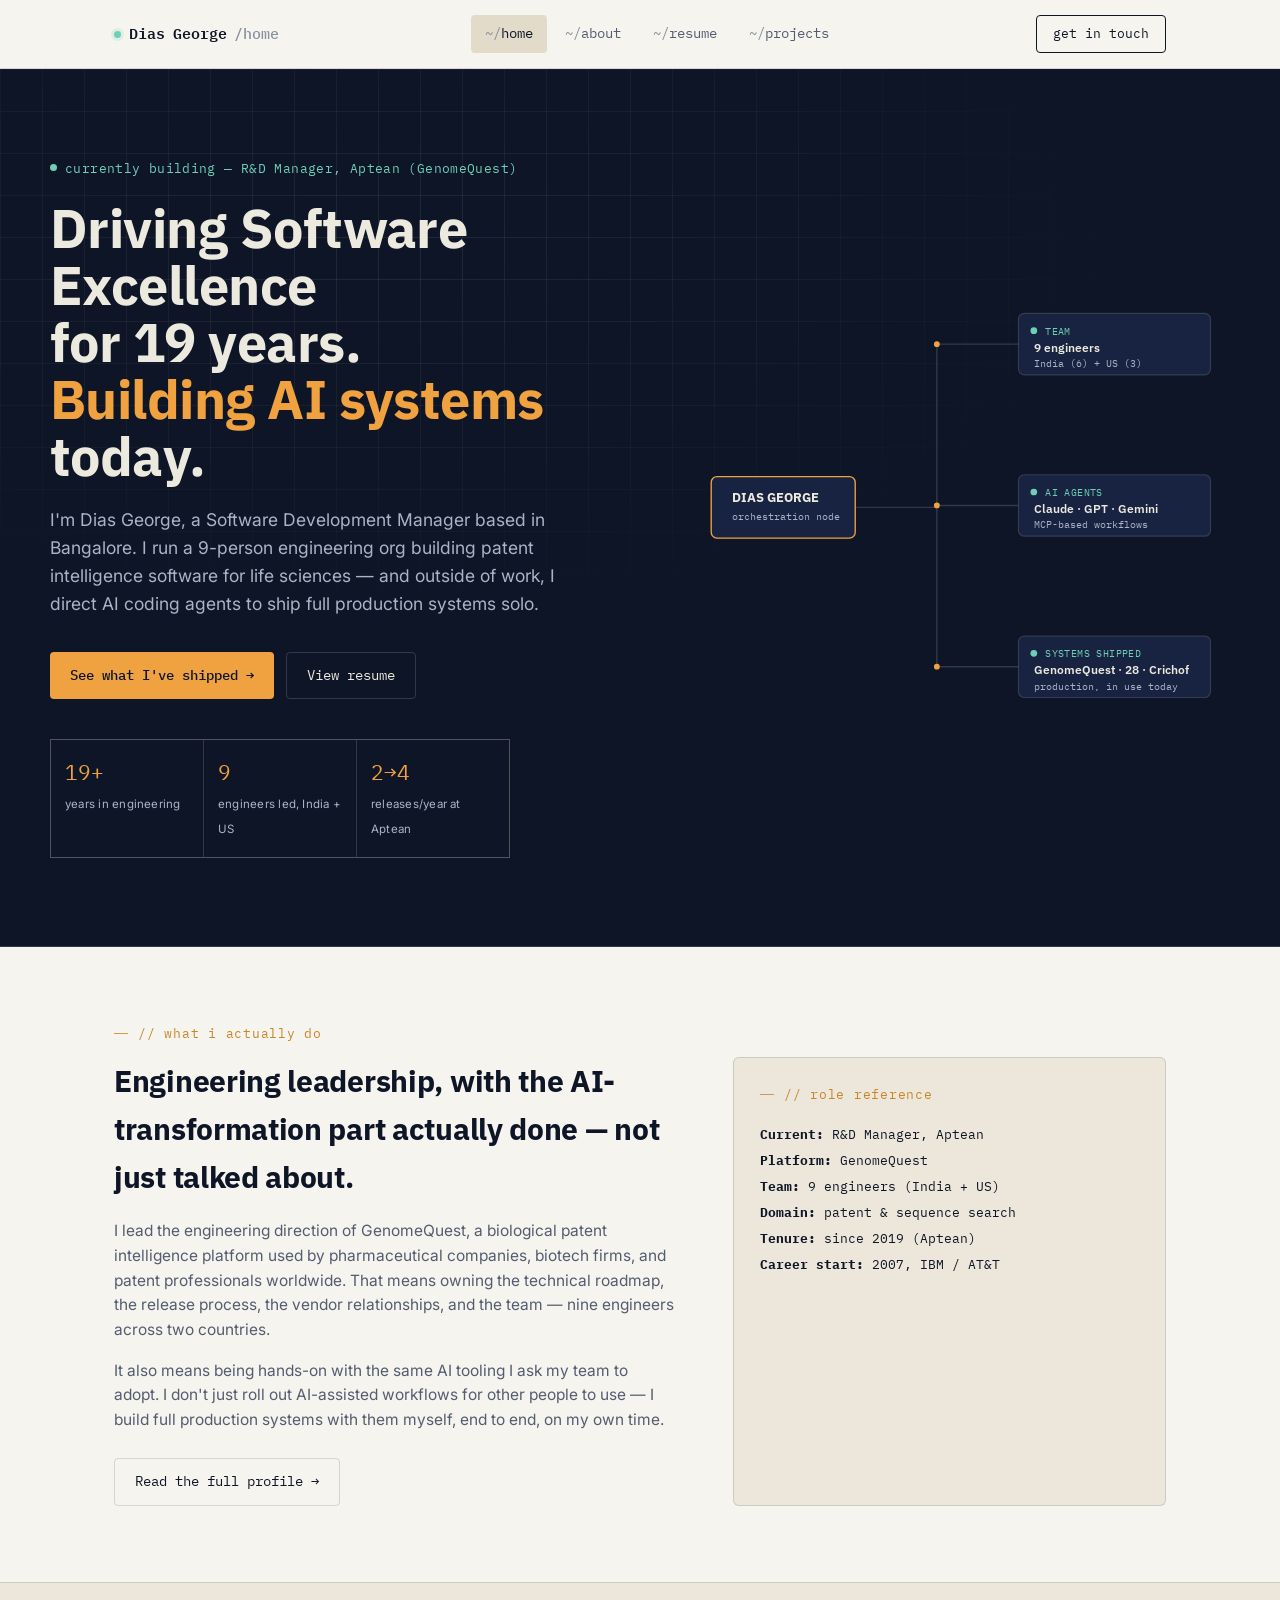
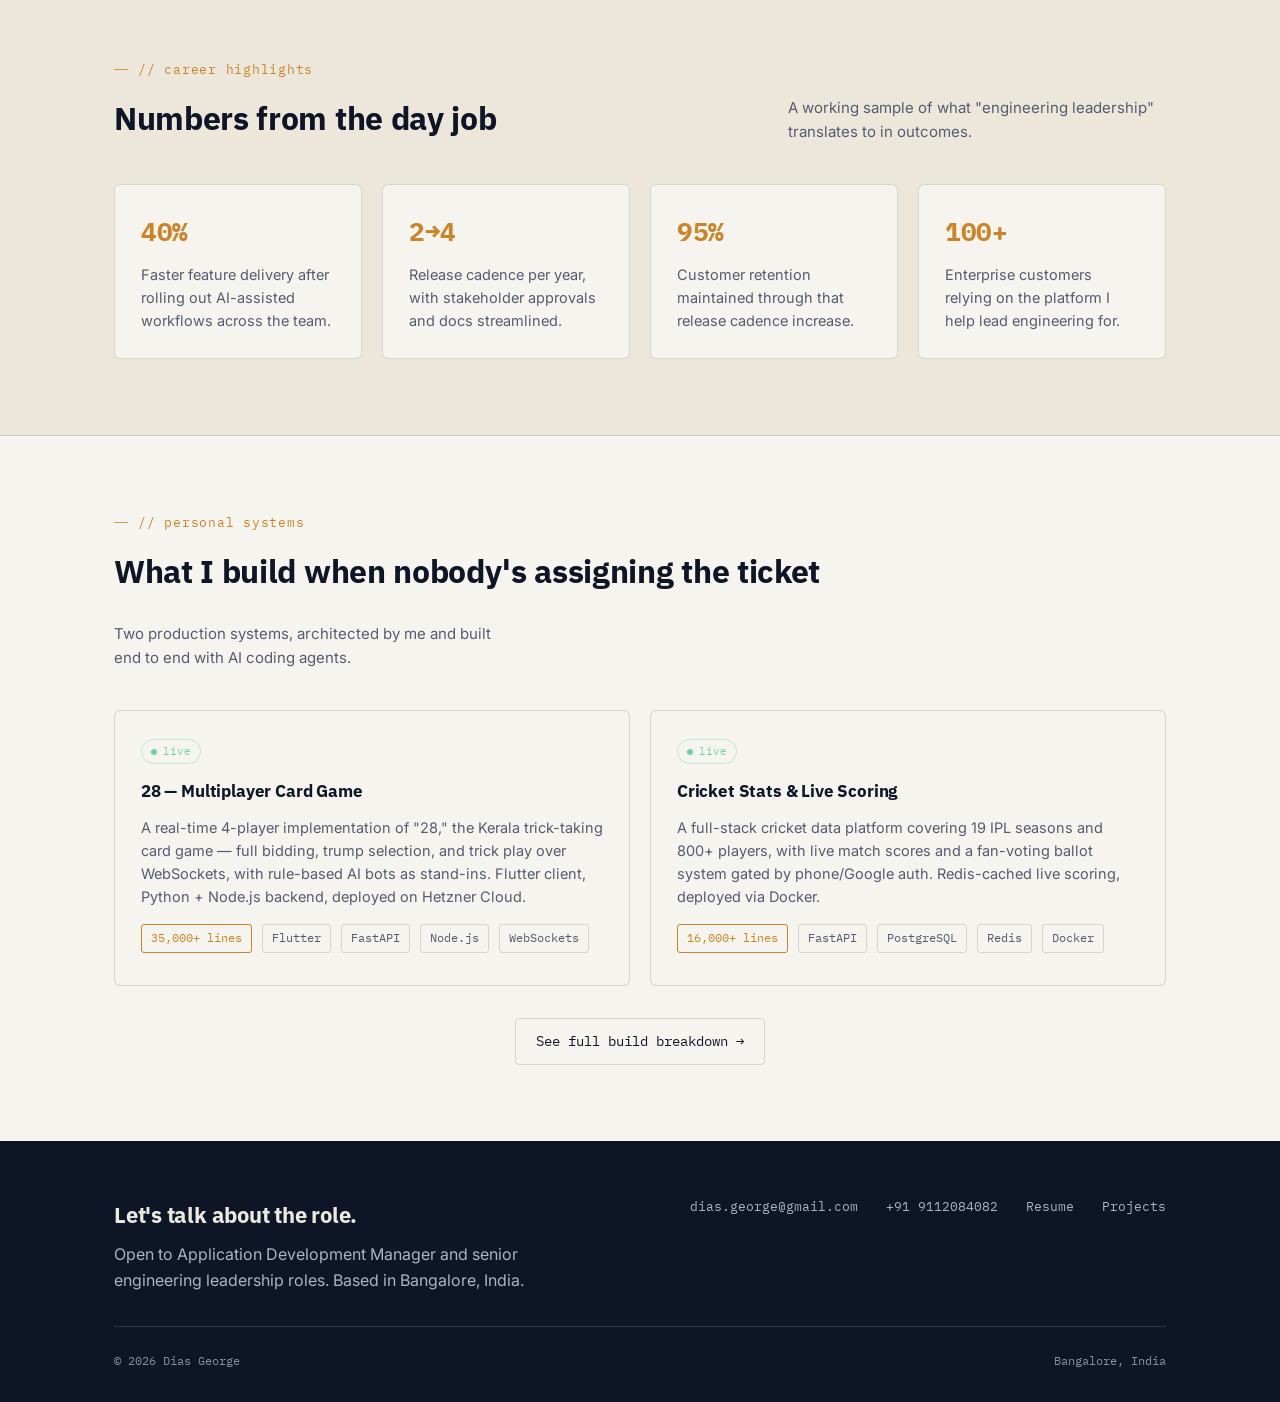
==== index.html @ bfef093a "Initial commit: portfolio site" ====
<!DOCTYPE html>
<html lang="en">
<head>
<meta charset="UTF-8">
<meta name="viewport" content="width=device-width, initial-scale=1.0">
<title>Dias George — Software Development Manager, AI Transformation</title>
<meta name="description" content="Dias George — Software Development Manager with 19+ years leading enterprise engineering teams, now directing AI-assisted development and shipping production systems solo with AI agents.">
<link rel="preconnect" href="https://fonts.googleapis.com">
<link href="https://fonts.googleapis.com/css2?family=IBM+Plex+Sans:wght@400;500;600;700&family=IBM+Plex+Mono:wght@400;500;600&family=Inter:wght@400;500;600&display=swap" rel="stylesheet">
<link rel="stylesheet" href="assets/styles.css">
</head>
<body>

<nav class="site-nav">
  <div class="wrap">
    <a href="index.html" class="brand"><span class="dot"></span><strong>Dias George</strong><span class="path">/home</span></a>
    <div class="nav-links">
      <a href="index.html" class="current"><span class="path-prefix">~/</span>home</a>
      <a href="about.html"><span class="path-prefix">~/</span>about</a>
      <a href="resume.html"><span class="path-prefix">~/</span>resume</a>
      <a href="projects.html"><span class="path-prefix">~/</span>projects</a>
    </div>
    <a href="mailto:dias.george@gmail.com" class="nav-cta">get in touch</a>
    <button class="nav-toggle" aria-label="Toggle navigation" aria-expanded="false">menu</button>
  </div>
</nav>

<header class="hero">
  <div class="wrap hero-inner">
    <div>
      <div class="hero-status"><span class="pulse"></span> currently building — R&amp;D Manager, Aptean (GenomeQuest)</div>
      <h1>Driving Software Excellence<br>for 19 years.<br><span class="accent">Building AI systems</span> today.</h1>
      <p class="lede">I'm Dias George, a Software Development Manager based in Bangalore. I run a 9-person engineering org building patent intelligence software for life sciences — and outside of work, I direct AI coding agents to ship full production systems solo.</p>
      <div class="hero-actions">
        <a href="projects.html" class="btn btn-primary">See what I've shipped →</a>
        <a href="resume.html" class="btn btn-ghost">View resume</a>
      </div>
      <div class="hero-stats">
        <div><span class="num">19+</span><span class="label">years in engineering</span></div>
        <div><span class="num">9</span><span class="label">engineers led, India + US</span></div>
        <div><span class="num">2→4</span><span class="label">releases/year at Aptean</span></div>
      </div>
    </div>

    <div class="schematic" aria-hidden="false" role="img" aria-label="Diagram showing Dias George coordinating an engineering team, AI coding agents, and production systems">
      <svg viewBox="0 0 560 480" xmlns="http://www.w3.org/2000/svg">
        <!-- connectors -->
        <g stroke="var(--line-on-ink)" stroke-width="1.5" fill="none">
          <line x1="170" y1="242" x2="255" y2="242"/>
          <line x1="255" y1="72" x2="255" y2="408"/>
          <line x1="255" y1="72" x2="340" y2="72"/>
          <line x1="255" y1="240" x2="340" y2="240"/>
          <line x1="255" y1="408" x2="340" y2="408"/>
        </g>
        <circle cx="255" cy="72" r="3" fill="var(--signal)"/>
        <circle cx="255" cy="240" r="3" fill="var(--signal)"/>
        <circle cx="255" cy="408" r="3" fill="var(--signal)"/>

        <!-- central node -->
        <rect x="20" y="210" width="150" height="64" rx="6" fill="var(--ink-2)" stroke="var(--signal)" stroke-width="1.4"/>
        <text x="42" y="236" fill="var(--ink-text)" font-family="var(--font-display)" font-weight="700" font-size="14">DIAS GEORGE</text>
        <text x="42" y="255" fill="var(--ink-text-dim)" font-family="var(--font-mono)" font-size="10.5">orchestration node</text>

        <!-- node 1: team -->
        <rect x="340" y="40" width="200" height="64" rx="6" fill="var(--ink-2)" stroke="var(--line-on-ink)" stroke-width="1.2"/>
        <circle cx="356" cy="58" r="3.5" fill="var(--teal)"/>
        <text x="368" y="62" fill="var(--teal)" font-family="var(--font-mono)" font-size="10" letter-spacing="0.04em">TEAM</text>
        <text x="356" y="80" fill="var(--ink-text)" font-family="var(--font-display)" font-weight="600" font-size="13">9 engineers</text>
        <text x="356" y="96" fill="var(--ink-text-dim)" font-family="var(--font-mono)" font-size="10">India (6) + US (3)</text>

        <!-- node 2: AI agents -->
        <rect x="340" y="208" width="200" height="64" rx="6" fill="var(--ink-2)" stroke="var(--line-on-ink)" stroke-width="1.2"/>
        <circle cx="356" cy="226" r="3.5" fill="var(--teal)"/>
        <text x="368" y="230" fill="var(--teal)" font-family="var(--font-mono)" font-size="10" letter-spacing="0.04em">AI AGENTS</text>
        <text x="356" y="248" fill="var(--ink-text)" font-family="var(--font-display)" font-weight="600" font-size="13">Claude · GPT · Gemini</text>
        <text x="356" y="264" fill="var(--ink-text-dim)" font-family="var(--font-mono)" font-size="10">MCP-based workflows</text>

        <!-- node 3: systems -->
        <rect x="340" y="376" width="200" height="64" rx="6" fill="var(--ink-2)" stroke="var(--line-on-ink)" stroke-width="1.2"/>
        <circle cx="356" cy="394" r="3.5" fill="var(--teal)"/>
        <text x="368" y="398" fill="var(--teal)" font-family="var(--font-mono)" font-size="10" letter-spacing="0.04em">SYSTEMS SHIPPED</text>
        <text x="356" y="416" fill="var(--ink-text)" font-family="var(--font-display)" font-weight="600" font-size="13">GenomeQuest · 28 · Crichof</text>
        <text x="356" y="432" fill="var(--ink-text-dim)" font-family="var(--font-mono)" font-size="10">production, in use today</text>
      </svg>
    </div>
  </div>
</header>

<section>
  <div class="wrap">
    <div class="eyebrow">// what i actually do</div>
    <div class="two-col">
      <div>
        <h2 style="font-size: clamp(22px, 2.8vw, 30px); margin-bottom: 18px;">Engineering leadership, with the AI-transformation part actually done — not just talked about.</h2>
        <p style="font-size: 15.5px;">I lead the engineering direction of GenomeQuest, a biological patent intelligence platform used by pharmaceutical companies, biotech firms, and patent professionals worldwide. That means owning the technical roadmap, the release process, the vendor relationships, and the team — nine engineers across two countries.</p>
        <p style="font-size: 15.5px;">It also means being hands-on with the same AI tooling I ask my team to adopt. I don't just roll out AI-assisted workflows for other people to use — I build full production systems with them myself, end to end, on my own time.</p>
        <a href="about.html" class="btn btn-ghost-dark" style="margin-top:10px;">Read the full profile →</a>
      </div>
      <div class="card" style="background: var(--paper-2);">
        <div class="eyebrow" style="margin-bottom:18px;">// role reference</div>
        <p style="font-family: var(--font-mono); font-size: 13px; color: var(--ink); line-height: 2;">
          <strong>Current:</strong> R&amp;D Manager, Aptean<br>
          <strong>Platform:</strong> GenomeQuest<br>
          <strong>Team:</strong> 9 engineers (India + US)<br>
          <strong>Domain:</strong> patent &amp; sequence search<br>
          <strong>Tenure:</strong> since 2019 (Aptean)<br>
          <strong>Career start:</strong> 2007, IBM / AT&amp;T
        </p>
      </div>
    </div>
  </div>
</section>

<section class="section-alt">
  <div class="wrap">
    <div class="section-head">
      <div>
        <div class="eyebrow">// career highlights</div>
        <h2>Numbers from the day job</h2>
      </div>
      <p class="desc">A working sample of what "engineering leadership" translates to in outcomes.</p>
    </div>
    <div class="grid grid-4">
      <div class="card"><h3 style="font-family: var(--font-mono); font-size: 26px; color: var(--signal-dim);">40%</h3><p>Faster feature delivery after rolling out AI-assisted workflows across the team.</p></div>
      <div class="card"><h3 style="font-family: var(--font-mono); font-size: 26px; color: var(--signal-dim);">2→4</h3><p>Release cadence per year, with stakeholder approvals and docs streamlined.</p></div>
      <div class="card"><h3 style="font-family: var(--font-mono); font-size: 26px; color: var(--signal-dim);">95%</h3><p>Customer retention maintained through that release cadence increase.</p></div>
      <div class="card"><h3 style="font-family: var(--font-mono); font-size: 26px; color: var(--signal-dim);">100+</h3><p>Enterprise customers relying on the platform I help lead engineering for.</p></div>
    </div>
  </div>
</section>

<section>
  <div class="wrap">
    <div class="section-head">
      <div>
        <div class="eyebrow">// personal systems</div>
        <h2>What I build when nobody's assigning the ticket</h2>
      </div>
      <p class="desc">Two production systems, architected by me and built end to end with AI coding agents.</p>
    </div>
    <div class="grid grid-2">
      <div class="card">
        <div class="status-pill" style="margin-bottom:14px;"><span class="dot"></span>live</div>
        <h3>28 — Multiplayer Card Game</h3>
        <p>A real-time 4-player implementation of "28," the Kerala trick-taking card game — full bidding, trump selection, and trick play over WebSockets, with rule-based AI bots as stand-ins. Flutter client, Python + Node.js backend, deployed on Hetzner Cloud.</p>
        <div class="tag-row">
          <span class="tag signal">35,000+ lines</span>
          <span class="tag">Flutter</span>
          <span class="tag">FastAPI</span>
          <span class="tag">Node.js</span>
          <span class="tag">WebSockets</span>
        </div>
      </div>
      <div class="card">
        <div class="status-pill" style="margin-bottom:14px;"><span class="dot"></span>live</div>
        <h3>Cricket Stats &amp; Live Scoring</h3>
        <p>A full-stack cricket data platform covering 19 IPL seasons and 800+ players, with live match scores and a fan-voting ballot system gated by phone/Google auth. Redis-cached live scoring, deployed via Docker.</p>
        <div class="tag-row">
          <span class="tag signal">16,000+ lines</span>
          <span class="tag">FastAPI</span>
          <span class="tag">PostgreSQL</span>
          <span class="tag">Redis</span>
          <span class="tag">Docker</span>
        </div>
      </div>
    </div>
    <div style="margin-top: 32px; text-align: center;">
      <a href="projects.html" class="btn btn-ghost-dark">See full build breakdown →</a>
    </div>
  </div>
</section>

<footer class="site-footer">
  <div class="wrap">
    <div class="footer-top">
      <div>
        <h3>Let's talk about the role.</h3>
        <p style="color: var(--ink-text-dim); max-width: 46ch;">Open to Application Development Manager and senior engineering leadership roles. Based in Bangalore, India.</p>
      </div>
      <div class="footer-links">
        <a href="mailto:dias.george@gmail.com">dias.george@gmail.com</a>
        <a href="tel:+919112084082">+91 9112084082</a>
        <a href="resume.html">Resume</a>
        <a href="projects.html">Projects</a>
      </div>
    </div>
    <div class="footer-bottom">
      <span>© 2026 Dias George</span>
      <span>Bangalore, India</span>
    </div>
  </div>
</footer>

<script src="assets/main.js"></script>
</body>
</html>
---- assets/styles.css ----
/* ============================================================
   DIAS GEORGE — Portfolio Design System
   Concept: engineering schematic / systems architecture.
   Palette: deep ink navy + warm paper + amber annotation signal.
   Type: IBM Plex Sans (display) / Inter (body) / IBM Plex Mono (data)
   ============================================================ */

:root {
  --ink: #0E1526;
  --ink-2: #182241;
  --ink-3: #232f57;
  --paper: #F6F4EE;
  --paper-2: #ECE7DA;
  --paper-3: #E2DBC9;
  --signal: #EFA23F;
  --signal-dim: #C98527;
  --teal: #6FCFB6;
  --ink-text: #ECE9DE;
  --ink-text-dim: #ABB3C6;
  --slate: #545C70;
  --slate-dim: #8890A0;
  --line-on-paper: rgba(14, 21, 38, 0.14);
  --line-on-paper-soft: rgba(14, 21, 38, 0.08);
  --line-on-ink: rgba(236, 233, 222, 0.16);
  --line-on-ink-soft: rgba(236, 233, 222, 0.09);

  --font-display: "IBM Plex Sans", "Segoe UI", Arial, sans-serif;
  --font-body: "Inter", "Segoe UI", Arial, sans-serif;
  --font-mono: "IBM Plex Mono", "SFMono-Regular", Consolas, monospace;

  --max-w: 1180px;
  --gutter: clamp(20px, 5vw, 64px);
}

*, *::before, *::after { box-sizing: border-box; }
html { scroll-behavior: smooth; }
@media (prefers-reduced-motion: reduce) {
  html { scroll-behavior: auto; }
  *, *::before, *::after { animation-duration: 0.001ms !important; animation-iteration-count: 1 !important; transition-duration: 0.001ms !important; scroll-behavior: auto !important; }
}

body {
  margin: 0;
  background: var(--paper);
  color: var(--ink);
  font-family: var(--font-body);
  font-size: 16px;
  line-height: 1.6;
  -webkit-font-smoothing: antialiased;
}

img { max-width: 100%; display: block; }
a { color: inherit; text-decoration: none; }

:focus-visible {
  outline: 2px solid var(--signal);
  outline-offset: 3px;
}

h1, h2, h3, h4 {
  font-family: var(--font-display);
  font-weight: 700;
  letter-spacing: -0.01em;
  margin: 0;
  color: var(--ink);
}

.on-ink h1, .on-ink h2, .on-ink h3, .on-ink h4, .on-ink p, .on-ink span, .on-ink li { color: var(--ink-text); }

p { margin: 0 0 1em; color: var(--slate); }
p:last-child { margin-bottom: 0; }

.wrap {
  max-width: var(--max-w);
  margin: 0 auto;
  padding: 0 var(--gutter);
}

.mono { font-family: var(--font-mono); }

.eyebrow {
  font-family: var(--font-mono);
  font-size: 12.5px;
  letter-spacing: 0.06em;
  color: var(--signal-dim);
  display: flex;
  align-items: center;
  gap: 10px;
  margin-bottom: 14px;
  text-transform: lowercase;
}
.on-ink .eyebrow { color: var(--signal); }
.eyebrow::before { content: ""; width: 14px; height: 1px; background: currentColor; opacity: 0.8; }

/* ---------------- NAV ---------------- */
.site-nav {
  position: sticky;
  top: 0;
  z-index: 50;
  background: rgba(246, 244, 238, 0.88);
  backdrop-filter: blur(10px);
  border-bottom: 1px solid var(--line-on-paper);
}
.site-nav .wrap {
  display: flex;
  align-items: center;
  justify-content: space-between;
  height: 68px;
}
.brand {
  font-family: var(--font-mono);
  font-size: 15px;
  font-weight: 500;
  letter-spacing: -0.01em;
  display: flex;
  align-items: center;
  gap: 8px;
}
.brand .dot { width: 7px; height: 7px; border-radius: 50%; background: var(--teal); box-shadow: 0 0 0 3px rgba(111,207,182,0.18); }
.brand strong { font-weight: 600; }
.brand span.path { color: var(--slate-dim); }

.nav-links {
  display: flex;
  gap: 4px;
  font-family: var(--font-mono);
  font-size: 13.5px;
}
.nav-links a {
  padding: 8px 14px;
  border-radius: 4px;
  color: var(--slate);
  transition: color 0.15s ease, background 0.15s ease;
}
.nav-links a:hover { color: var(--ink); background: var(--paper-2); }
.nav-links a.current { color: var(--ink); background: var(--paper-3); }
.nav-links a .path-prefix { color: var(--slate-dim); }

.nav-cta {
  font-family: var(--font-mono);
  font-size: 13px;
  border: 1px solid var(--ink);
  padding: 8px 16px;
  border-radius: 4px;
  transition: background 0.15s ease, color 0.15s ease;
  white-space: nowrap;
}
.nav-cta:hover { background: var(--ink); color: var(--paper); }

.nav-toggle {
  display: none;
  font-family: var(--font-mono);
  font-size: 13px;
  border: 1px solid var(--line-on-paper);
  border-radius: 4px;
  background: none;
  padding: 8px 12px;
  cursor: pointer;
  color: var(--ink);
}

@media (max-width: 860px) {
  .nav-links, .nav-cta { display: none; }
  .nav-toggle { display: inline-block; }
  .site-nav.open .nav-links {
    display: flex;
    flex-direction: column;
    position: absolute;
    top: 68px; left: 0; right: 0;
    background: var(--paper);
    border-bottom: 1px solid var(--line-on-paper);
    padding: 10px var(--gutter) 18px;
    gap: 2px;
  }
  .site-nav.open .nav-links a { padding: 12px 10px; }
  .site-nav.open .nav-cta {
    display: block;
    margin: 0 var(--gutter) 16px;
    text-align: center;
  }
}

/* ---------------- HERO ---------------- */
.hero {
  background: var(--ink);
  color: var(--ink-text);
  position: relative;
  overflow: hidden;
  border-bottom: 1px solid var(--line-on-ink);
}
.hero::before {
  content: "";
  position: absolute;
  inset: 0;
  background-image:
    linear-gradient(var(--line-on-ink-soft) 1px, transparent 1px),
    linear-gradient(90deg, var(--line-on-ink-soft) 1px, transparent 1px);
  background-size: 42px 42px;
  mask-image: radial-gradient(ellipse 80% 60% at 30% 20%, black 0%, transparent 75%);
  pointer-events: none;
}
.hero-inner {
  position: relative;
  padding: 84px 0 88px;
  display: grid;
  grid-template-columns: 1.05fr 0.95fr;
  gap: 48px;
  align-items: center;
}
@media (max-width: 980px) {
  .hero-inner { grid-template-columns: 1fr; padding: 56px 0 48px; gap: 44px; }
}

.hero-status {
  font-family: var(--font-mono);
  font-size: 12.5px;
  color: var(--teal);
  display: inline-flex;
  align-items: center;
  gap: 8px;
  margin-bottom: 22px;
  letter-spacing: 0.03em;
}
.hero-status .pulse {
  width: 7px; height: 7px; border-radius: 50%;
  background: var(--teal);
  box-shadow: 0 0 0 0 rgba(111,207,182, 0.6);
  animation: pulse 2.4s ease-out infinite;
}
@keyframes pulse {
  0% { box-shadow: 0 0 0 0 rgba(111,207,182, 0.45); }
  70% { box-shadow: 0 0 0 9px rgba(111,207,182, 0); }
  100% { box-shadow: 0 0 0 0 rgba(111,207,182, 0); }
}

.hero h1 {
  font-size: clamp(34px, 4.6vw, 54px);
  line-height: 1.06;
  margin-bottom: 20px;
  color: var(--ink-text);
}
.hero h1 .accent { color: var(--signal); }

.hero .lede {
  font-size: 17.5px;
  color: var(--ink-text-dim);
  max-width: 46ch;
  margin-bottom: 34px;
}

.hero-actions { display: flex; gap: 12px; flex-wrap: wrap; margin-bottom: 40px; }

.btn {
  font-family: var(--font-mono);
  font-size: 13.5px;
  padding: 12px 20px;
  border-radius: 4px;
  display: inline-flex;
  align-items: center;
  gap: 8px;
  transition: transform 0.15s ease, background 0.15s ease, color 0.15s ease, border-color 0.15s ease;
}
.btn-primary { background: var(--signal); color: var(--ink); font-weight: 500; }
.btn-primary:hover { background: #ffb85c; transform: translateY(-1px); }
.btn-ghost { border: 1px solid var(--line-on-ink); color: var(--ink-text); }
.btn-ghost:hover { border-color: var(--teal); color: var(--teal); }
.btn-ghost-dark { border: 1px solid var(--line-on-paper); color: var(--ink); }
.btn-ghost-dark:hover { border-color: var(--ink); }

.hero-stats {
  display: grid;
  grid-template-columns: repeat(3, 1fr);
  gap: 1px;
  background: var(--line-on-ink);
  border: 1px solid var(--line-on-ink);
  max-width: 460px;
}
.hero-stats div { background: var(--ink); padding: 16px 14px; }
.hero-stats .num { font-family: var(--font-mono); font-size: 21px; color: var(--signal); display: block; }
.hero-stats .label { font-size: 11.5px; color: var(--ink-text-dim); letter-spacing: 0.02em; }

/* ---- schematic diagram ---- */
.schematic { position: relative; }
.schematic svg { width: 100%; height: auto; display: block; }
.schem-node-label {
  font-family: var(--font-mono);
  font-size: 10.5px;
}

/* ---------------- SECTIONS ---------------- */
section { padding: 76px 0; }
section.tight { padding: 56px 0; }
.section-on-ink { background: var(--ink); color: var(--ink-text); border-bottom: 1px solid var(--line-on-ink); }
.section-alt { background: var(--paper-2); border-top: 1px solid var(--line-on-paper); border-bottom: 1px solid var(--line-on-paper); }

.section-head {
  display: flex;
  justify-content: space-between;
  align-items: flex-end;
  gap: 24px;
  margin-bottom: 40px;
  flex-wrap: wrap;
}
.section-head h2 { font-size: clamp(24px, 3vw, 32px); }
.section-head .desc { max-width: 42ch; font-size: 15px; }

/* ---------------- GRID / CARDS ---------------- */
.grid { display: grid; gap: 20px; }
.grid-2 { grid-template-columns: repeat(2, 1fr); }
.grid-3 { grid-template-columns: repeat(3, 1fr); }
.grid-4 { grid-template-columns: repeat(4, 1fr); }
@media (max-width: 900px) { .grid-3, .grid-4 { grid-template-columns: repeat(2, 1fr); } }
@media (max-width: 620px) { .grid-2, .grid-3, .grid-4 { grid-template-columns: 1fr; } }

.card {
  border: 1px solid var(--line-on-paper);
  background: var(--paper);
  padding: 26px;
  border-radius: 6px;
  transition: border-color 0.15s ease, transform 0.15s ease;
}
.card:hover { border-color: var(--ink); }
.card h3 { font-size: 17px; margin-bottom: 10px; }
.card p { font-size: 14.5px; }
.card .tag-row { margin-top: 16px; }

.tag {
  display: inline-block;
  font-family: var(--font-mono);
  font-size: 11.5px;
  padding: 4px 9px;
  border: 1px solid var(--line-on-paper);
  border-radius: 3px;
  color: var(--slate);
  margin: 0 6px 6px 0;
}
.on-ink .tag { border-color: var(--line-on-ink); color: var(--ink-text-dim); }
.tag.signal { border-color: var(--signal-dim); color: var(--signal-dim); }
.on-ink .tag.signal { border-color: var(--signal); color: var(--signal); }

/* ---------------- TIMELINE (resume) ---------------- */
.timeline { position: relative; }
.tl-entry {
  position: relative;
  padding: 0 0 44px 30px;
  border-left: 1px solid var(--line-on-paper);
}
.tl-entry:last-child { border-color: transparent; padding-bottom: 0; }
.tl-entry::before {
  content: "";
  position: absolute;
  left: -5px; top: 4px;
  width: 9px; height: 9px;
  border-radius: 50%;
  background: var(--paper);
  border: 2px solid var(--signal);
}
.tl-head {
  display: flex;
  justify-content: space-between;
  align-items: baseline;
  gap: 16px;
  flex-wrap: wrap;
  margin-bottom: 4px;
}
.tl-role { font-family: var(--font-display); font-weight: 700; font-size: 18px; }
.tl-dates { font-family: var(--font-mono); font-size: 12.5px; color: var(--slate-dim); white-space: nowrap; }
.tl-company { font-family: var(--font-mono); font-size: 13px; color: var(--signal-dim); margin-bottom: 12px; }
.tl-summary { font-size: 14.5px; margin-bottom: 14px; }
.tl-list { margin: 0; padding-left: 18px; font-size: 14px; color: var(--slate); }
.tl-list li { margin-bottom: 6px; }
.tl-tech { font-family: var(--font-mono); font-size: 12px; color: var(--slate-dim); margin-top: 14px; }
.tl-tech strong { color: var(--slate); font-weight: 500; }

details.tl-more { margin-top: 12px; }
details.tl-more summary {
  font-family: var(--font-mono);
  font-size: 12.5px;
  cursor: pointer;
  color: var(--signal-dim);
  list-style: none;
}
details.tl-more summary::-webkit-details-marker { display: none; }
details.tl-more summary::before { content: "+ "; }
details.tl-more[open] summary::before { content: "– "; }
details.tl-more[open] summary { margin-bottom: 12px; }

/* ---------------- FOOTER ---------------- */
footer.site-footer {
  background: var(--ink);
  color: var(--ink-text-dim);
  padding: 56px 0 32px;
}
.footer-top {
  display: flex;
  justify-content: space-between;
  gap: 40px;
  flex-wrap: wrap;
  padding-bottom: 32px;
  border-bottom: 1px solid var(--line-on-ink);
  margin-bottom: 24px;
}
.footer-top h3 { color: var(--ink-text); font-size: 22px; margin-bottom: 10px; }
.footer-links { display: flex; gap: 28px; flex-wrap: wrap; font-family: var(--font-mono); font-size: 13px; }
.footer-links a { color: var(--ink-text-dim); }
.footer-links a:hover { color: var(--signal); }
.footer-bottom {
  display: flex;
  justify-content: space-between;
  font-family: var(--font-mono);
  font-size: 12px;
  color: var(--slate-dim);
  flex-wrap: wrap;
  gap: 10px;
}

/* ---------------- PAGE HEADER (non-home pages) ---------------- */
.page-header {
  background: var(--ink);
  color: var(--ink-text);
  padding: 56px 0 48px;
  border-bottom: 1px solid var(--line-on-ink);
}
.page-header h1 { font-size: clamp(30px, 4vw, 42px); margin-bottom: 12px; }
.page-header p { color: var(--ink-text-dim); max-width: 56ch; font-size: 16px; }

/* ---------------- MISC ---------------- */
.divider { height: 1px; background: var(--line-on-paper); border: 0; margin: 48px 0; }
.on-ink .divider { background: var(--line-on-ink); }

.two-col { display: grid; grid-template-columns: 1.3fr 1fr; gap: 56px; }
@media (max-width: 900px) { .two-col { grid-template-columns: 1fr; gap: 36px; } }

.competency-group { margin-bottom: 26px; }
.competency-group h4 {
  font-family: var(--font-mono);
  font-size: 12.5px;
  color: var(--signal-dim);
  text-transform: lowercase;
  letter-spacing: 0.04em;
  margin-bottom: 10px;
}
.competency-group .items { font-size: 14px; color: var(--slate); line-height: 1.8; }

.reveal {
  opacity: 0;
  transform: translateY(14px);
  transition: opacity 0.5s ease, transform 0.5s ease;
}
.reveal.in { opacity: 1; transform: translateY(0); }

.project-hero {
  display: grid;
  grid-template-columns: 1fr 1fr;
  gap: 40px;
  align-items: start;
  padding: 44px 0;
  border-bottom: 1px solid var(--line-on-paper);
}
.project-hero:last-child { border-bottom: none; }
@media (max-width: 900px) { .project-hero { grid-template-columns: 1fr; } }
.project-hero .meta-row {
  display: flex;
  gap: 16px;
  align-items: center;
  font-family: var(--font-mono);
  font-size: 12.5px;
  color: var(--slate-dim);
  margin-bottom: 14px;
}
.status-pill {
  display: inline-flex;
  align-items: center;
  gap: 6px;
  font-family: var(--font-mono);
  font-size: 11px;
  color: var(--teal);
  border: 1px solid rgba(111,207,182,0.4);
  padding: 3px 9px;
  border-radius: 999px;
}
.status-pill .dot { width: 6px; height: 6px; border-radius: 50%; background: var(--teal); }
.project-hero h3 { font-size: 24px; margin-bottom: 14px; }
.project-hero .stack-block { font-family: var(--font-mono); font-size: 12.5px; color: var(--slate); background: var(--paper-2); border: 1px solid var(--line-on-paper); border-radius: 6px; padding: 16px 18px; line-height: 1.9; }
.project-hero .stack-block strong { color: var(--ink); font-weight: 600; }
.project-hero ul.feature-list { margin: 18px 0 0; padding-left: 18px; font-size: 14px; color: var(--slate); }
.project-hero ul.feature-list li { margin-bottom: 8px; }
.project-actions { display: flex; gap: 10px; margin-top: 20px; flex-wrap: wrap; }

.project-preview {
  border: 1px solid var(--line-on-paper);
  border-radius: 8px;
  overflow: hidden;
  margin-bottom: 18px;
  background: var(--paper-2);
}
.project-preview img { display: block; width: 100%; height: auto; }
.project-preview-bar {
  display: flex;
  align-items: center;
  gap: 6px;
  padding: 8px 10px;
  border-bottom: 1px solid var(--line-on-paper);
  background: var(--paper-2);
}
.project-preview-bar span { width: 9px; height: 9px; border-radius: 50%; background: var(--line-on-paper); }
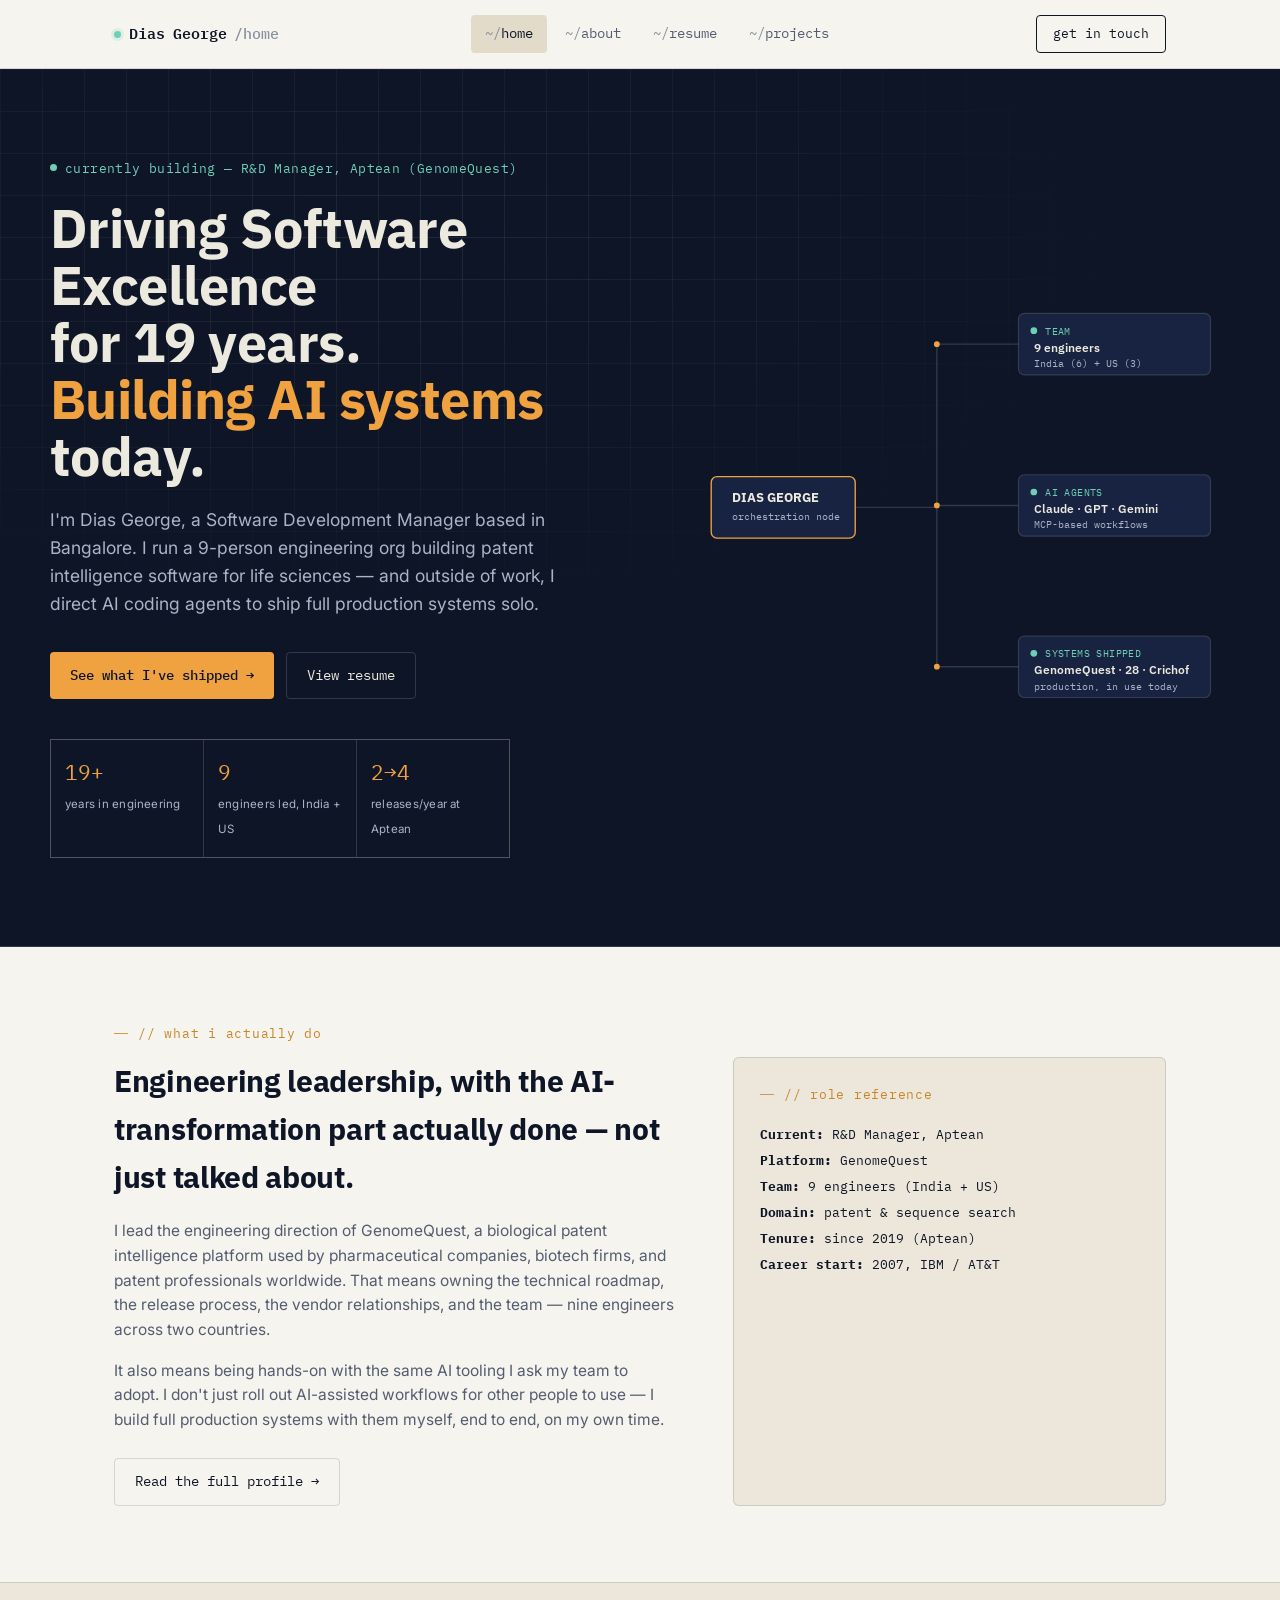
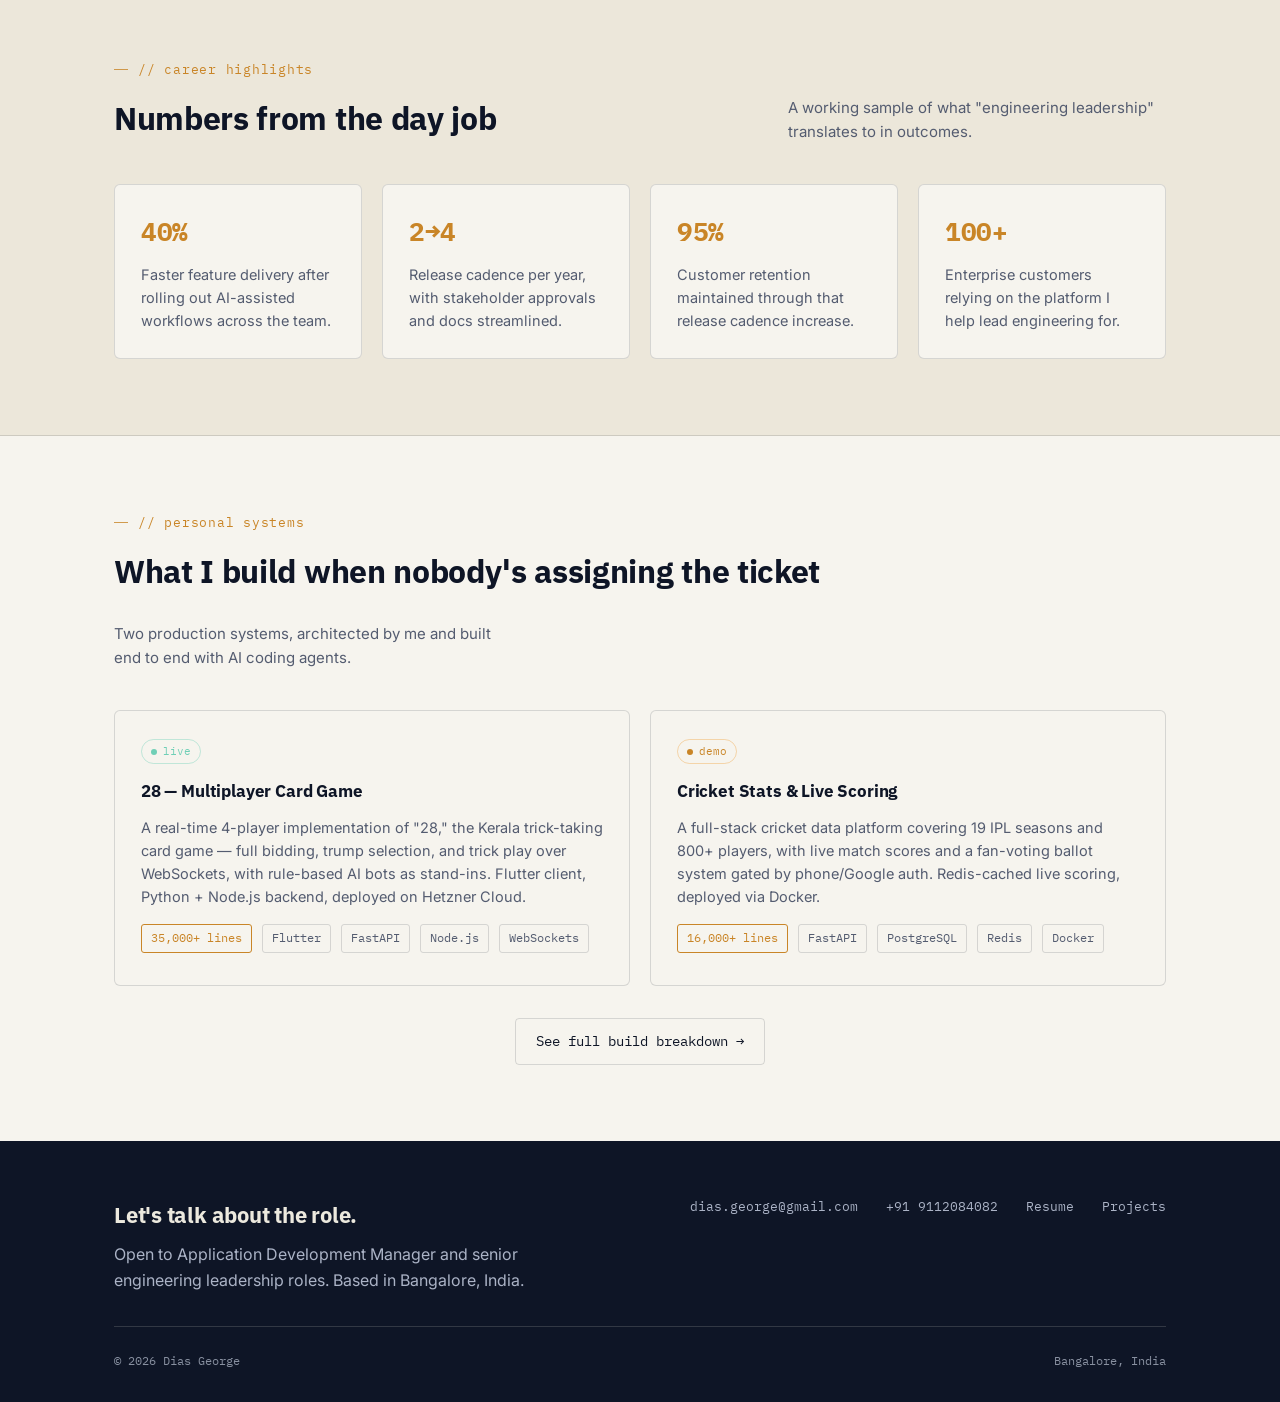
==== commit fb3dce79: "Fix crichof demo links and status pills to accurately reflect demo vs live" ====
--- a/index.html
+++ b/index.html
@@ -152,7 +152,7 @@
         </div>
       </div>
       <div class="card">
-        <div class="status-pill" style="margin-bottom:14px;"><span class="dot"></span>live</div>
+        <div class="status-pill demo" style="margin-bottom:14px;"><span class="dot"></span>demo</div>
         <h3>Cricket Stats &amp; Live Scoring</h3>
         <p>A full-stack cricket data platform covering 19 IPL seasons and 800+ players, with live match scores and a fan-voting ballot system gated by phone/Google auth. Redis-cached live scoring, deployed via Docker.</p>
         <div class="tag-row">
--- a/assets/styles.css
+++ b/assets/styles.css
@@ -480,6 +480,8 @@
   border-radius: 999px;
 }
 .status-pill .dot { width: 6px; height: 6px; border-radius: 50%; background: var(--teal); }
+.status-pill.demo { color: var(--signal-dim); border-color: rgba(239,162,63,0.4); }
+.status-pill.demo .dot { background: var(--signal-dim); }
 .project-hero h3 { font-size: 24px; margin-bottom: 14px; }
 .project-hero .stack-block { font-family: var(--font-mono); font-size: 12.5px; color: var(--slate); background: var(--paper-2); border: 1px solid var(--line-on-paper); border-radius: 6px; padding: 16px 18px; line-height: 1.9; }
 .project-hero .stack-block strong { color: var(--ink); font-weight: 600; }
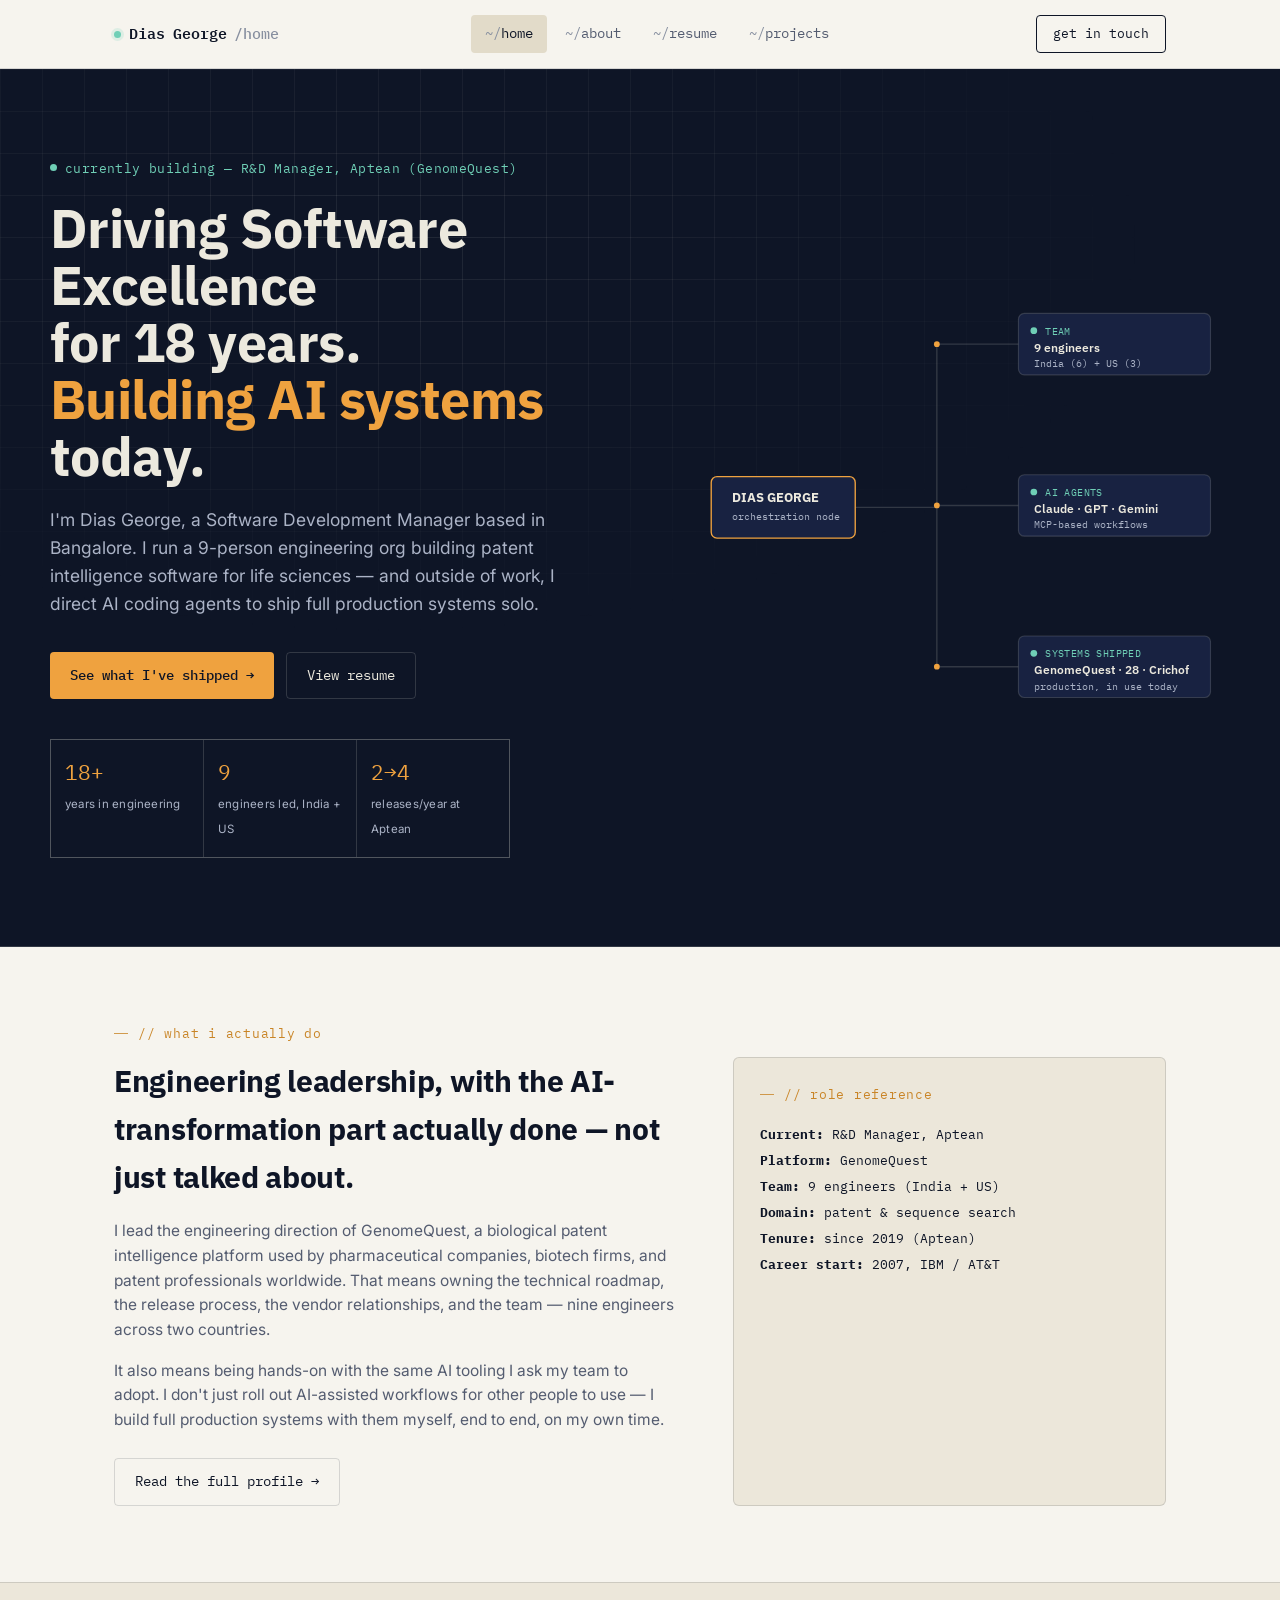
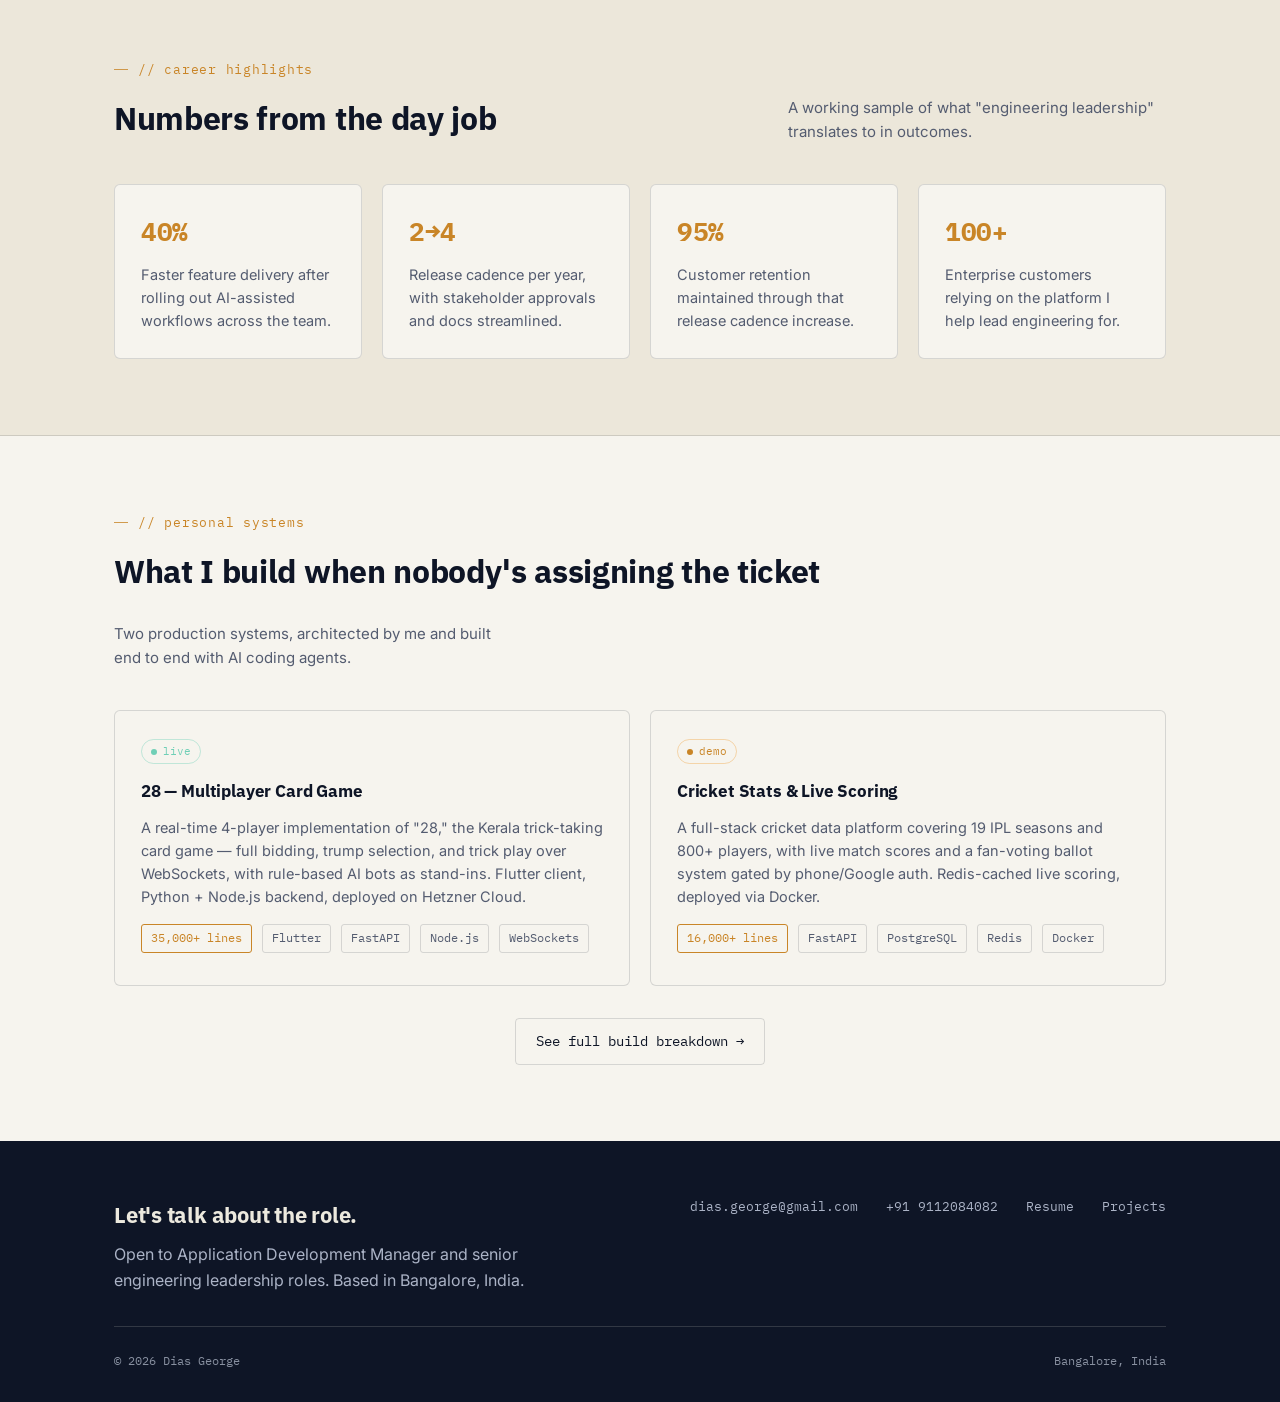
==== commit dbfbe486: "Update years to 18, refresh resume PDF" ====
--- a/index.html
+++ b/index.html
@@ -4,7 +4,7 @@
 <meta charset="UTF-8">
 <meta name="viewport" content="width=device-width, initial-scale=1.0">
 <title>Dias George — Software Development Manager, AI Transformation</title>
-<meta name="description" content="Dias George — Software Development Manager with 19+ years leading enterprise engineering teams, now directing AI-assisted development and shipping production systems solo with AI agents.">
+<meta name="description" content="Dias George — Software Development Manager with 18+ years leading enterprise engineering teams, now directing AI-assisted development and shipping production systems solo with AI agents.">
 <link rel="preconnect" href="https://fonts.googleapis.com">
 <link href="https://fonts.googleapis.com/css2?family=IBM+Plex+Sans:wght@400;500;600;700&family=IBM+Plex+Mono:wght@400;500;600&family=Inter:wght@400;500;600&display=swap" rel="stylesheet">
 <link rel="stylesheet" href="assets/styles.css">
@@ -29,14 +29,14 @@
   <div class="wrap hero-inner">
     <div>
       <div class="hero-status"><span class="pulse"></span> currently building — R&amp;D Manager, Aptean (GenomeQuest)</div>
-      <h1>Driving Software Excellence<br>for 19 years.<br><span class="accent">Building AI systems</span> today.</h1>
+      <h1>Driving Software Excellence<br>for 18 years.<br><span class="accent">Building AI systems</span> today.</h1>
       <p class="lede">I'm Dias George, a Software Development Manager based in Bangalore. I run a 9-person engineering org building patent intelligence software for life sciences — and outside of work, I direct AI coding agents to ship full production systems solo.</p>
       <div class="hero-actions">
         <a href="projects.html" class="btn btn-primary">See what I've shipped →</a>
         <a href="resume.html" class="btn btn-ghost">View resume</a>
       </div>
       <div class="hero-stats">
-        <div><span class="num">19+</span><span class="label">years in engineering</span></div>
+        <div><span class="num">18+</span><span class="label">years in engineering</span></div>
         <div><span class="num">9</span><span class="label">engineers led, India + US</span></div>
         <div><span class="num">2→4</span><span class="label">releases/year at Aptean</span></div>
       </div>
